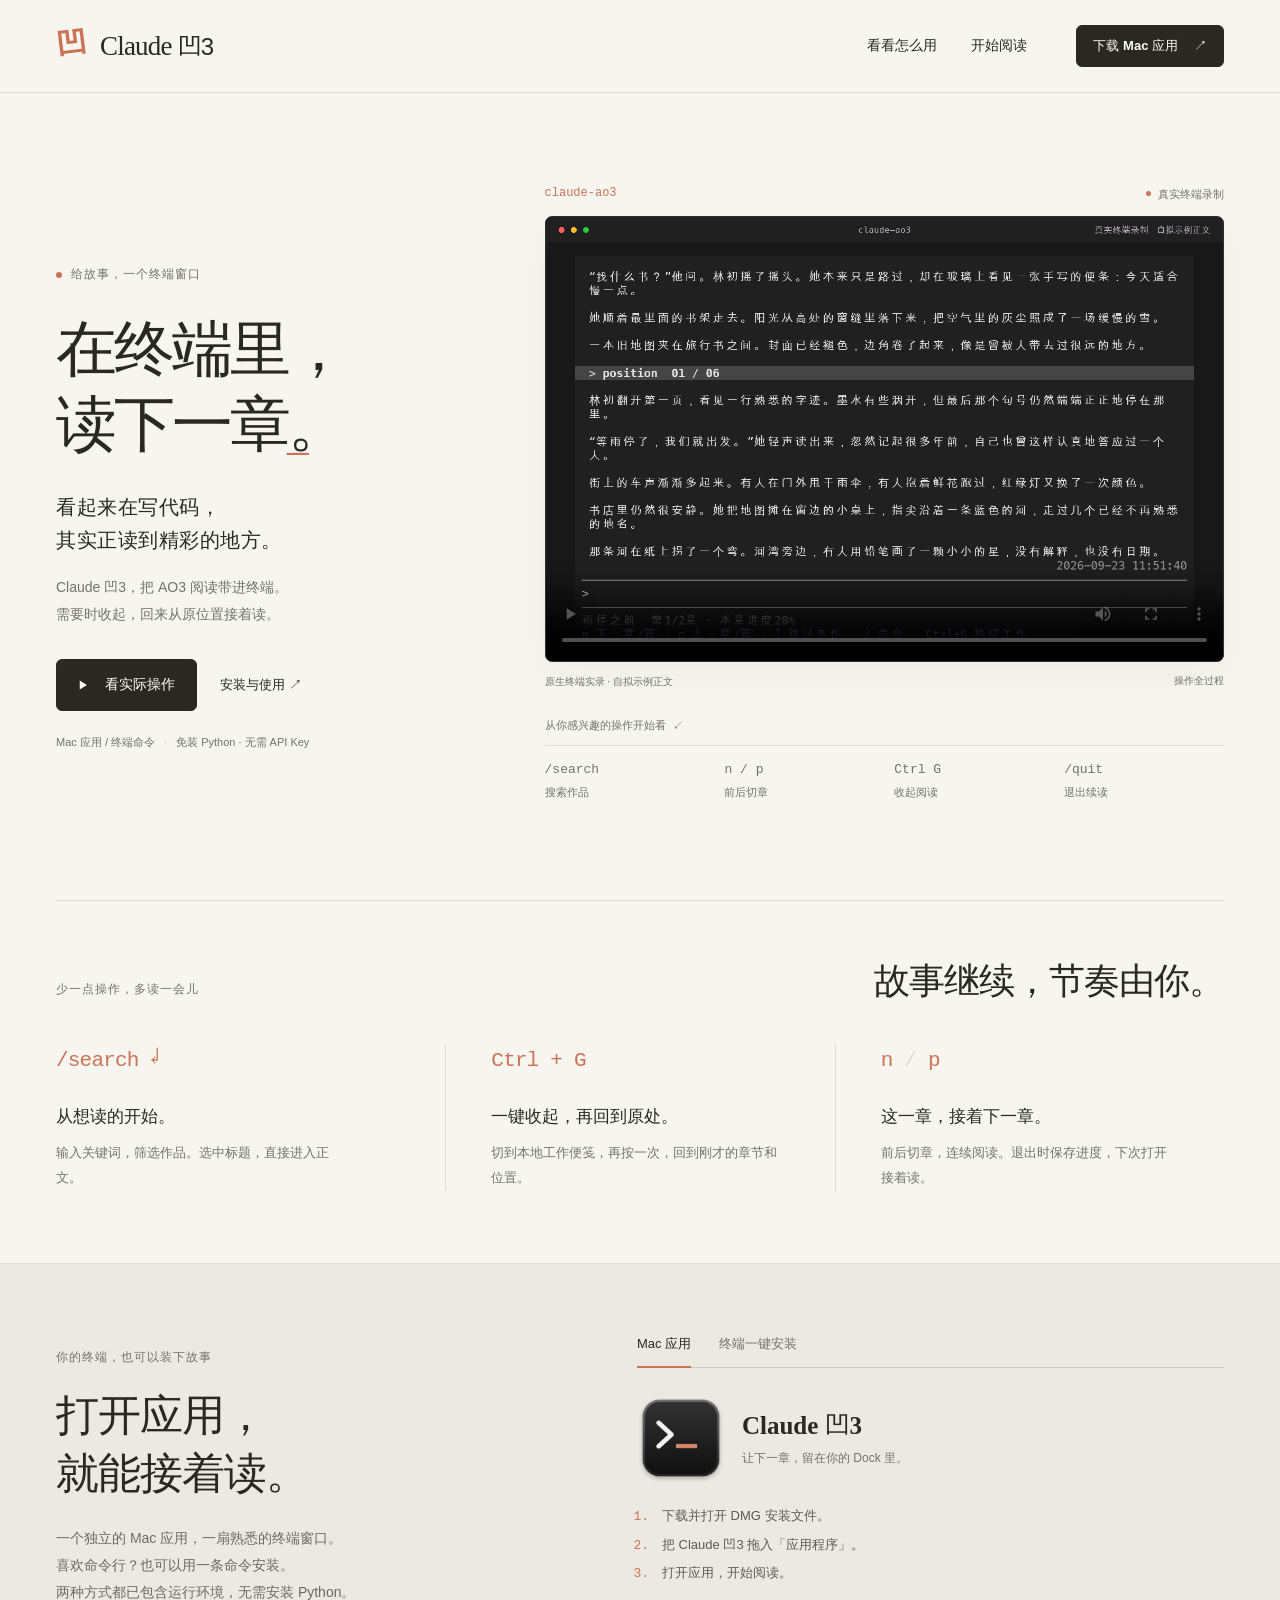
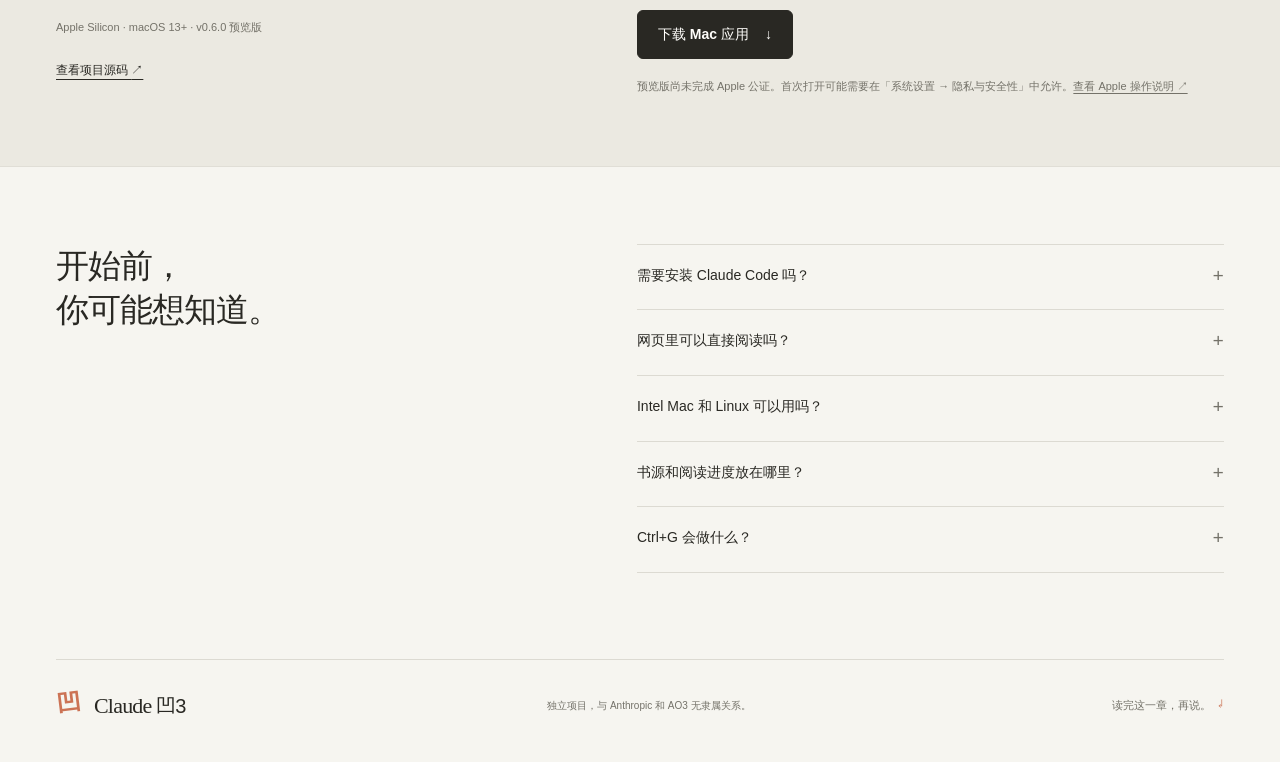
==== web/index.html @ c9efea8c "Release Claude AO3 0.6.0 macOS preview" ====
<!doctype html>
<html lang="zh-CN">
<head>
  <meta charset="utf-8">
  <meta name="viewport" content="width=device-width, initial-scale=1">
  <meta name="theme-color" content="#f6f5f0">
  <meta name="description" content="Claude 凹3，一个 Claude Code 风格的 AO3 终端阅读器。搜索想读的故事，按 Ctrl+G 收起阅读，回来接着读。观看真实终端操作录屏，下载原生客户端。">
  <title>Claude 凹3 — 在终端里，读下一章。</title>
  <link rel="icon" href="media/favicon.svg" type="image/svg+xml">
  <link rel="stylesheet" href="style.css">
  <script src="app.js" defer></script>
</head>
<body>
  <a class="skip-link" href="#main">跳到正文</a>
  <header class="header">
    <nav class="nav shell" aria-label="主导航">
      <a class="brand" href="#" aria-label="Claude 凹3 首页"><span class="brand-mark" aria-hidden="true">凹</span><span>Claude <span class="brand-cn">凹3</span></span></a>
      <div class="nav-links"><a href="#demo">看看怎么用</a><a href="#install">开始阅读</a></div>
      <a class="button button-small" href="#install">下载 Mac 应用 <span aria-hidden="true">↗</span></a>
    </nav>
  </header>

  <main id="main">
    <section class="hero shell" aria-labelledby="hero-title">
      <div class="hero-copy">
        <p class="eyebrow"><span class="status-dot" aria-hidden="true"></span>给故事，一个终端窗口</p>
        <h1 id="hero-title">在终端里，<br>读<span class="next-word">下一章<span class="cursor" aria-hidden="true">_</span></span>。</h1>
        <p class="hero-description">看起来在写代码，<br>其实正读到精彩的地方。</p>
        <p class="hero-detail">Claude 凹3，把 AO3 阅读带进终端。<br>需要时收起，回来从原位置接着读。</p>
        <div class="hero-actions">
          <button class="button" type="button" data-watch><span class="play-icon" aria-hidden="true">▶</span> 看实际操作</button>
          <a class="text-link" href="#install">安装与使用 <span aria-hidden="true">↗</span></a>
        </div>
        <div class="hero-footnote"><span>Mac 应用 / 终端命令</span><span class="dot-separator" aria-hidden="true">·</span><span>免装 Python · 无需 API Key</span></div>
      </div>

      <div class="demo" id="demo">
        <div class="demo-topline"><span class="mono">claude-ao3</span><span class="demo-label"><span class="record-dot" aria-hidden="true"></span>真实终端录制</span></div>
        <figure class="terminal-figure">
          <div class="video-wrap">
            <video id="terminal-video" controls playsinline preload="metadata" poster="media/poster.png" aria-label="Claude 凹3 实际终端操作：搜索、阅读、切章、收起与续读" aria-describedby="recording-note">
              <source src="media/terminal-demo.mp4" type="video/mp4">
              <track kind="captions" src="media/captions.vtt" srclang="zh" label="中文操作说明" default>
              你的浏览器暂不支持播放。<a href="media/terminal-demo.mp4">下载操作录屏</a>。
            </video>
          </div>
          <figcaption id="recording-note"><span>原生终端实录 · 自拟示例正文</span><span id="video-duration" class="mono">操作全过程</span></figcaption>
        </figure>
        <div class="scene-label">从你感兴趣的操作开始看 <span aria-hidden="true">↙</span></div>
        <div class="scenes" role="group" aria-label="跳转到录屏片段">
          <button type="button" data-scene="search"><span class="scene-command">/search</span><span>搜索作品</span></button>
          <button type="button" data-scene="chapters"><span class="scene-command">n / p</span><span>前后切章</span></button>
          <button type="button" data-scene="cover"><span class="scene-command">Ctrl G</span><span>收起阅读</span></button>
          <button type="button" data-scene="resume"><span class="scene-command">/quit</span><span>退出续读</span></button>
        </div>
        <p class="video-message" id="video-message" role="status" aria-live="polite"></p>
      </div>
    </section>

    <section class="reading shell" aria-labelledby="reading-title">
      <div class="section-intro"><p class="eyebrow">少一点操作，多读一会儿</p><h2 id="reading-title">故事继续，节奏由你。</h2></div>
      <div class="features">
        <article><span class="feature-key mono">/search <span aria-hidden="true">↵</span></span><h3>从想读的开始。</h3><p>输入关键词，筛选作品。选中标题，直接进入正文。</p></article>
        <article><span class="feature-key mono">Ctrl + G</span><h3>一键收起，再回到原处。</h3><p>切到本地工作便笺，再按一次，回到刚才的章节和位置。</p></article>
        <article><span class="feature-key mono">n <span class="muted">/</span> p</span><h3>这一章，接着下一章。</h3><p>前后切章，连续阅读。退出时保存进度，下次打开接着读。</p></article>
      </div>
    </section>

    <section class="install" id="install" aria-labelledby="install-title">
      <div class="install-inner shell">
        <div class="install-copy"><p class="eyebrow">你的终端，也可以装下故事</p><h2 id="install-title">打开应用，<br>就能接着读。</h2><p>一个独立的 Mac 应用，一扇熟悉的终端窗口。<br>喜欢命令行？也可以用一条命令安装。<br>两种方式都已包含运行环境，无需安装 Python。</p><p class="requirements">Apple Silicon · macOS 13+ · v0.6.0 预览版</p><a class="wheel-link" href="https://github.com/Kev-ZJY/claude-ao3">查看项目源码 <span aria-hidden="true">↗</span></a></div>
        <div class="install-commands">
          <div class="install-tabs" role="tablist" aria-label="选择安装方式">
            <button id="mac-tab" type="button" role="tab" aria-selected="true" aria-controls="mac-panel" tabindex="0">Mac 应用</button>
            <button id="cli-tab" type="button" role="tab" aria-selected="false" aria-controls="cli-panel" tabindex="-1">终端一键安装</button>
          </div>
          <div id="mac-panel" role="tabpanel" aria-labelledby="mac-tab" tabindex="0">
            <div class="app-identity"><img src="media/app-icon.png" alt="Claude 凹3 终端风格应用图标" width="88" height="88"><div><h3>Claude 凹3</h3><p>让下一章，留在你的 Dock 里。</p></div></div>
            <ol class="install-steps"><li>下载并打开 DMG 安装文件。</li><li>把 Claude 凹3 拖入「应用程序」。</li><li>打开应用，开始阅读。</li></ol>
            <a class="button" href="https://github.com/Kev-ZJY/claude-ao3/releases/download/v0.6.0/Claude-AO3-0.6.0-macos-arm64.dmg">下载 Mac 应用 <span aria-hidden="true">↓</span></a>
            <p class="preview-note">预览版尚未完成 Apple 公证。首次打开可能需要在「系统设置 → 隐私与安全性」中允许。<a href="https://support.apple.com/zh-cn/102445">查看 Apple 操作说明 ↗</a></p>
          </div>
          <div id="cli-panel" role="tabpanel" aria-labelledby="cli-tab" tabindex="0" hidden>
            <div class="code-heading"><span class="mono">TERMINAL</span><button type="button" id="copy-install" aria-label="复制一键安装命令">复制命令 <span aria-hidden="true">⧉</span></button></div>
            <pre><code id="install-code">curl -fsSL https://github.com/Kev-ZJY/claude-ao3/releases/download/v0.6.0/install.sh | sh -s -- --launch</code></pre>
            <div class="install-note"><span class="tiny-arrow" aria-hidden="true">↳</span><span>粘贴到 Mac 终端执行，自动下载、校验并安装，完成后启动阅读器。之后新开终端输入 <code>claude-ao3</code> 就能继续。</span></div>
            <p class="preview-note">命令行安装包含独立运行环境，不需要保留下载包。当前预编译版本支持 Apple Silicon Mac。</p>
            <p id="copy-message" role="status" aria-live="polite"></p>
          </div>
        </div>
      </div>
    </section>

    <section class="questions shell" aria-labelledby="questions-title">
      <h2 id="questions-title">开始前，<br>你可能想知道。</h2>
      <div class="question-list">
        <details><summary>需要安装 Claude Code 吗？<span aria-hidden="true">+</span></summary><p>不需要。Claude 凹3 是独立的终端阅读器，借鉴编码终端的界面风格。阅读不调用模型，不需要 Claude 账号或 API Key，也不会修改你的 claude 命令。</p></details>
        <details><summary>网页里可以直接阅读吗？<span aria-hidden="true">+</span></summary><p>这里展示的是实际运行的终端录屏，正文使用自拟示例。安装后，可以在 Mac 应用或自己的终端中搜索和阅读；网页不连接你的本地终端。</p></details>
        <details><summary>Intel Mac 和 Linux 可以用吗？<span aria-hidden="true">+</span></summary><p>本轮 Mac 应用和一键安装包面向 Apple Silicon。Intel Mac 和 Linux 可从 GitHub 源码安装，需要 Python 3.11 及以上；目前没有对应的预编译下载包。</p></details>
        <details><summary>书源和阅读进度放在哪里？<span aria-hidden="true">+</span></summary><p>默认从第三方书源 aoya.moe 读取公开作品，实际连接受书源和网络状态影响。阅读进度保存在本机，下次启动会恢复；不需要账号同步。</p></details>
        <details><summary>Ctrl+G 会做什么？<span aria-hidden="true">+</span></summary><p>它将本程序内的阅读界面切换为工作便笺，再按一次恢复阅读。它不会切换到其他办公软件，也不会自动判断你是否需要收起。</p></details>
      </div>
    </section>
  </main>

  <footer class="footer shell"><a class="brand" href="#"><span class="brand-mark" aria-hidden="true">凹</span><span>Claude <span class="brand-cn">凹3</span></span></a><p>独立项目，与 Anthropic 和 AO3 无隶属关系。</p><span class="mono footer-command">读完这一章，再说。<span aria-hidden="true"> ↵</span></span></footer>
</body>
</html>
---- web/style.css ----
:root{--paper:#f6f5f0;--ink:#292823;--muted:#747269;--line:#dcdad2;--orange:#cc7355;--orange-soft:#ede4da;--white:#fffefb;--terminal:#1c1b19;--serif:Georgia,"Songti SC","Noto Serif CJK SC",serif;--sans:-apple-system,BlinkMacSystemFont,"Segoe UI","PingFang SC","Microsoft YaHei",sans-serif;--mono:"SFMono-Regular",Consolas,"Liberation Mono",Menlo,monospace}
*{box-sizing:border-box}html{scroll-behavior:smooth;scroll-padding-top:28px}body{margin:0;background:var(--paper);color:var(--ink);font-family:var(--sans);font-size:15px;line-height:1.65;-webkit-font-smoothing:antialiased}button,a,summary{-webkit-tap-highlight-color:transparent}button{font:inherit;cursor:pointer}a{color:inherit;text-decoration:none}button:focus-visible,a:focus-visible,summary:focus-visible{outline:3px solid var(--orange);outline-offset:5px}button:disabled{cursor:wait;opacity:.6}p,h1,h2,h3,figure{margin:0}button{color:inherit}::selection{background:#e9bda9;color:var(--ink)}.shell{width:min(1240px,calc(100% - 112px));margin-inline:auto}.mono,code{font-family:var(--mono)}.skip-link{position:absolute;top:-60px;left:20px;background:var(--ink);color:white;z-index:20;padding:12px}.skip-link:focus{top:12px}.header{border-bottom:1px solid var(--line)}.nav{display:flex;align-items:center;justify-content:space-between;height:92px;gap:24px}.brand{display:inline-flex;align-items:center;gap:12px;white-space:nowrap;font-family:var(--serif);font-size:27px;letter-spacing:-.8px;line-height:1}.brand-cn{font-family:var(--sans);font-size:24px;font-weight:500;letter-spacing:-1px}.brand-mark{display:inline-grid;place-items:center;width:32px;height:32px;font-family:var(--mono);font-size:30px;font-weight:700;color:var(--orange);transform:rotate(-7deg)}.nav-links{display:flex;gap:34px;font-size:14px;margin-left:auto;margin-right:25px}.nav-links a:hover,.text-link:hover,.wheel-link:hover{color:var(--orange)}.button{display:inline-flex;align-items:center;justify-content:center;gap:16px;border:1px solid var(--ink);background:var(--ink);color:var(--white);border-radius:6px;padding:13px 21px;font-size:14px;font-weight:550;transition:background .18s,transform .18s;white-space:nowrap}.button:hover{background:#444238;transform:translateY(-1px)}.button-small{padding:9px 16px;font-size:13px}.hero{display:grid;grid-template-columns:.82fr 1.3fr;align-items:center;gap:60px;padding-block:91px 68px}.eyebrow{display:flex;align-items:center;gap:9px;font-size:12px;letter-spacing:.08em;color:var(--muted);margin-bottom:27px}.status-dot{height:6px;width:6px;background:var(--orange);border-radius:50%}h1{font-family:var(--serif);font-weight:500;font-size:clamp(45px,4.8vw,67px);line-height:1.23;letter-spacing:-3px;white-space:nowrap}.next-word{position:relative}.cursor{display:inline-block;color:var(--orange);width:0;font-size:.7em;transform:translate(-1px,5px)}.hero-description{font-size:20px;line-height:1.65;margin-top:28px;letter-spacing:.025em}.hero-detail{font-size:14px;color:var(--muted);margin-top:17px;line-height:1.95}.hero-actions{display:flex;align-items:center;gap:23px;margin-top:31px}.play-icon{font-size:11px}.text-link{font-size:13px;white-space:nowrap}.hero-footnote{display:flex;flex-wrap:wrap;gap:9px;font-size:11px;color:var(--muted);margin-top:22px}.dot-separator{color:#a9a79c}.demo{min-width:0;scroll-margin-top:25px}.demo-topline{display:flex;justify-content:space-between;align-items:center;padding:0 0 12px;font-size:12px}.demo-topline>.mono{color:var(--orange)}.demo-label{font-size:11px;color:var(--muted);display:flex;align-items:center;gap:7px}.record-dot{width:5px;height:5px;border-radius:50%;background:var(--orange)}.video-wrap{position:relative;border:1px solid #32302b;border-radius:7px;overflow:hidden;background:var(--terminal);box-shadow:0 12px 35px #2928230b}video{display:block;width:100%;height:auto;aspect-ratio:1280/840;background:var(--terminal);object-fit:contain}video::cue{font-family:var(--sans);font-size:14px;background:#191816e8;color:#f6f5f0}.terminal-figure figcaption{display:flex;justify-content:space-between;gap:12px;margin-top:12px;color:var(--muted);font-size:10px}.scene-label{font-size:11px;color:var(--muted);margin-top:25px;margin-bottom:11px;display:flex;gap:7px}.scenes{display:grid;grid-template-columns:repeat(4,1fr);border-top:1px solid var(--line)}.scenes button{text-align:left;padding:12px 8px 7px 0;background:none;border:0;border-top:2px solid transparent;margin-top:-1px;color:var(--muted);transition:color .15s,border-color .15s;display:flex;flex-direction:column;gap:3px;min-height:62px}.scenes button+button{padding-left:10px}.scenes button:hover,.scenes button[aria-pressed="true"]{color:var(--ink);border-top-color:var(--orange)}.scene-command{font-family:var(--mono);font-size:13px}.scenes button>span:last-child{font-size:11px}.video-message{font-size:11px;color:var(--orange);min-height:18px;margin-top:5px}.reading{border-top:1px solid var(--line);padding-block:56px 72px}.section-intro{display:flex;align-items:baseline;justify-content:space-between;gap:20px;margin-bottom:39px}.section-intro .eyebrow{margin:0}h2{font-family:var(--serif);font-weight:500;font-size:36px;line-height:1.35;letter-spacing:-1px}.features{display:grid;grid-template-columns:repeat(3,1fr)}.features article{padding-right:45px}.features article+article{border-left:1px solid var(--line);padding-left:45px}.features article:last-child{padding-right:0}.feature-key{display:block;color:var(--orange);font-size:21px;margin-bottom:25px;letter-spacing:-.8px}.muted{color:var(--line)}h3{font-weight:550;font-size:17px;line-height:1.5;margin-bottom:12px}.features p{font-size:13px;color:var(--muted);line-height:1.9;max-width:290px}.install{background:#ebe9e1;border-block:1px solid #e0ded6;padding-block:69px}.install-inner{display:grid;grid-template-columns:.92fr 1.1fr;align-items:center;gap:90px}.install .eyebrow{margin-bottom:20px}.install h2{font-size:43px}.install-copy>p:not(.eyebrow):not(.requirements){margin-top:22px;color:#6c6a62;font-size:14px;line-height:1.9}.install-copy code{color:var(--ink);font-size:12px}.install-copy .button{margin-top:26px}.requirements{margin-top:13px;font-size:11px;color:var(--muted)}.install-commands{min-width:0}.code-heading{display:flex;justify-content:space-between;align-items:center;padding-bottom:18px;border-bottom:1px solid #ccc9bf;font-size:11px;letter-spacing:.08em;color:var(--muted)}.code-heading button{border:0;background:none;font-size:12px;letter-spacing:0;padding:5px 0 5px 10px;display:flex;gap:12px}.code-heading button:hover{color:var(--orange)}pre{white-space:pre-wrap;overflow-wrap:anywhere;margin:24px 0;font-size:14px;line-height:2.4;color:var(--ink)}.install-note{border-top:1px solid #ccc9bf;padding-top:19px;font-size:12px;color:var(--muted);display:flex;gap:12px}.tiny-arrow{color:var(--orange);font-size:20px;line-height:1}.wheel-link{display:inline-block;margin-top:25px;font-size:12px;text-decoration:underline;text-underline-offset:5px}#copy-message{font-size:11px;color:#6b5038;min-height:18px;margin-top:8px}.questions{display:grid;grid-template-columns:.92fr 1.1fr;gap:90px;padding-block:77px 86px}.questions h2{font-size:33px}.question-list{border-top:1px solid var(--line)}details{border-bottom:1px solid var(--line)}summary{list-style:none;cursor:pointer;padding:19px 0;display:flex;justify-content:space-between;gap:18px;font-size:14px}summary::-webkit-details-marker{display:none}summary>span{font-family:var(--mono);color:var(--muted);font-size:19px;line-height:1.4;transition:transform .2s}details[open] summary>span{transform:rotate(45deg)}details p{font-size:13px;line-height:1.95;color:var(--muted);padding:0 24px 22px 0}.footer{display:flex;align-items:center;justify-content:space-between;gap:22px;border-top:1px solid var(--line);padding-block:30px 40px}.footer .brand{font-size:22px}.footer .brand-cn{font-size:20px}.footer .brand-mark{font-size:24px;width:26px}.footer p{font-size:10px;color:var(--muted)}.footer-command{font-size:11px;color:var(--muted)}.footer-command span{color:var(--orange)}
@media(min-width:1500px){.hero{gap:76px;padding-block:107px 76px}}
@media(max-width:1120px){.shell{width:calc(100% - 64px)}.hero{gap:34px;grid-template-columns:.87fr 1.15fr;padding-top:68px}h1{font-size:51px;letter-spacing:-2px}.hero-description{font-size:18px}.hero-actions{gap:15px}.hero-actions .button{padding:12px 16px}.install-inner,.questions{gap:55px}.features article{padding-right:26px}.features article+article{padding-left:26px}.feature-key{font-size:19px}}
@media(max-width:850px){.shell{width:calc(100% - 48px)}.nav{height:76px}.nav-links{margin-right:0;gap:20px}.brand{font-size:24px}.brand-cn{font-size:21px}.hero{grid-template-columns:1fr;gap:43px;padding-block:53px 36px}.hero-copy{text-align:center}.hero .eyebrow,.hero-actions,.hero-footnote{justify-content:center}h1{font-size:62px;line-height:1.2}.hero-description{font-size:18px;margin-top:23px}.hero-description br{display:none}.hero-detail{margin-top:13px}.hero-detail br{display:none}.hero-actions{margin-top:25px}.hero-footnote{margin-top:17px}.demo{width:min(650px,100%);margin:auto}.section-intro{display:block}.section-intro .eyebrow{margin-bottom:14px}.reading{padding-block:38px 48px}h2{font-size:32px}.features article{padding-right:21px}.features article+article{padding-left:21px}.features h3{font-size:15px}.features p{font-size:12px}.feature-key{font-size:17px;margin-bottom:20px}.install-inner{gap:34px;grid-template-columns:1fr 1.2fr}.install h2{font-size:35px}.install{padding-block:48px}pre{font-size:12px}.questions{gap:34px;padding-block:53px}.questions h2{font-size:28px}.footer-command{display:none}}
@media(max-width:560px){.shell{width:calc(100% - 36px)}.nav{height:70px;gap:12px}.nav-links{display:none}.brand{font-size:23px;gap:7px}.brand-cn{font-size:20px}.brand-mark{font-size:27px;width:27px}.button-small{font-size:11px;padding:8px 11px;gap:8px}.hero{padding-top:43px;gap:34px}.eyebrow{font-size:10px;margin-bottom:22px}h1{font-size:49px;letter-spacing:-2px}.hero-description{font-size:16px}.hero-description br{display:block}.hero-detail{font-size:12px;line-height:1.85;margin-top:13px}.hero-detail br{display:block}.hero-actions{gap:24px;margin-top:24px}.hero-actions .button{font-size:12px;padding:12px 17px}.text-link{font-size:12px}.hero-footnote{font-size:10px}.demo-topline{padding-bottom:9px;font-size:11px}.demo-label{font-size:10px}.video-wrap{border-radius:5px}.terminal-figure figcaption{font-size:9px;margin-top:9px}.scene-label{margin-top:20px;font-size:10px}.scene-command{font-size:11px}.scenes button>span:last-child{font-size:10px}.scenes button+button{padding-left:7px}.scenes button{min-height:60px}.features{display:block}.features article,.features article+article{padding:25px 0;display:grid;grid-template-columns:100px 1fr;gap:0 14px;border-left:0;border-top:1px solid var(--line)}.features article:last-child{padding-bottom:0}.feature-key{font-size:15px;grid-row:span 2;margin:0;padding-top:2px}.features h3{font-size:15px;margin-bottom:7px}.features p{max-width:none}.section-intro{margin-bottom:27px}h2{font-size:29px}.install-inner,.questions{grid-template-columns:1fr;gap:34px}.install h2{font-size:37px}.install-copy>p:not(.eyebrow):not(.requirements){font-size:13px;margin-top:19px}.install-commands{padding-top:9px}.install-copy .button{font-size:12px;margin-top:22px}pre{font-size:12px;line-height:2.5;letter-spacing:-.2px}.questions h2{font-size:29px}.questions h2 br{display:none}.questions{gap:25px;padding-block:43px}.footer{flex-wrap:wrap;gap:17px;padding-block:25px 30px}.footer p{font-size:9px;width:100%}.footer .brand{font-size:20px}.footer .brand-cn{font-size:18px}}
@media(prefers-reduced-motion:reduce){html{scroll-behavior:auto}*,*::before,*::after{animation:none!important;transition:none!important}}
/* Install choices share the same reader and local progress. */
[hidden]{display:none!important}.install-tabs{display:flex;gap:28px;border-bottom:1px solid #ccc9bf;margin-bottom:26px}.install-tabs button{border:0;border-bottom:2px solid transparent;background:none;padding:0 0 12px;font-size:13px;color:var(--muted);margin-bottom:-1px}.install-tabs button[aria-selected=true]{color:var(--ink);border-bottom-color:var(--orange)}.app-identity{display:flex;align-items:center;gap:17px;margin-bottom:20px}.app-identity img{flex-shrink:0}.app-identity h3{font-family:var(--serif);font-size:25px;margin:0 0 4px}.app-identity p{font-size:12px;color:var(--muted)}.install-steps{padding-left:20px;margin:0 0 22px;font-size:13px;color:#5d5b53;line-height:2.2}.install-steps li{padding-left:5px}.install-steps li::marker{font-family:var(--mono);color:var(--orange)}.preview-note{font-size:11px;color:var(--muted);line-height:1.9;margin-top:17px}.preview-note a{text-decoration:underline;text-underline-offset:3px}.install-commands [role=tabpanel]{min-height:290px}#cli-panel pre{line-height:1.9;font-size:13px;margin-block:23px}#cli-panel .code-heading{border:0;padding-bottom:0}#mac-panel .button{padding:12px 20px}@media(max-width:560px){.install-tabs{margin-bottom:22px}.install-commands [role=tabpanel]{min-height:0}.app-identity img{width:72px;height:72px}.app-identity h3{font-size:23px}#cli-panel pre{font-size:12px}}
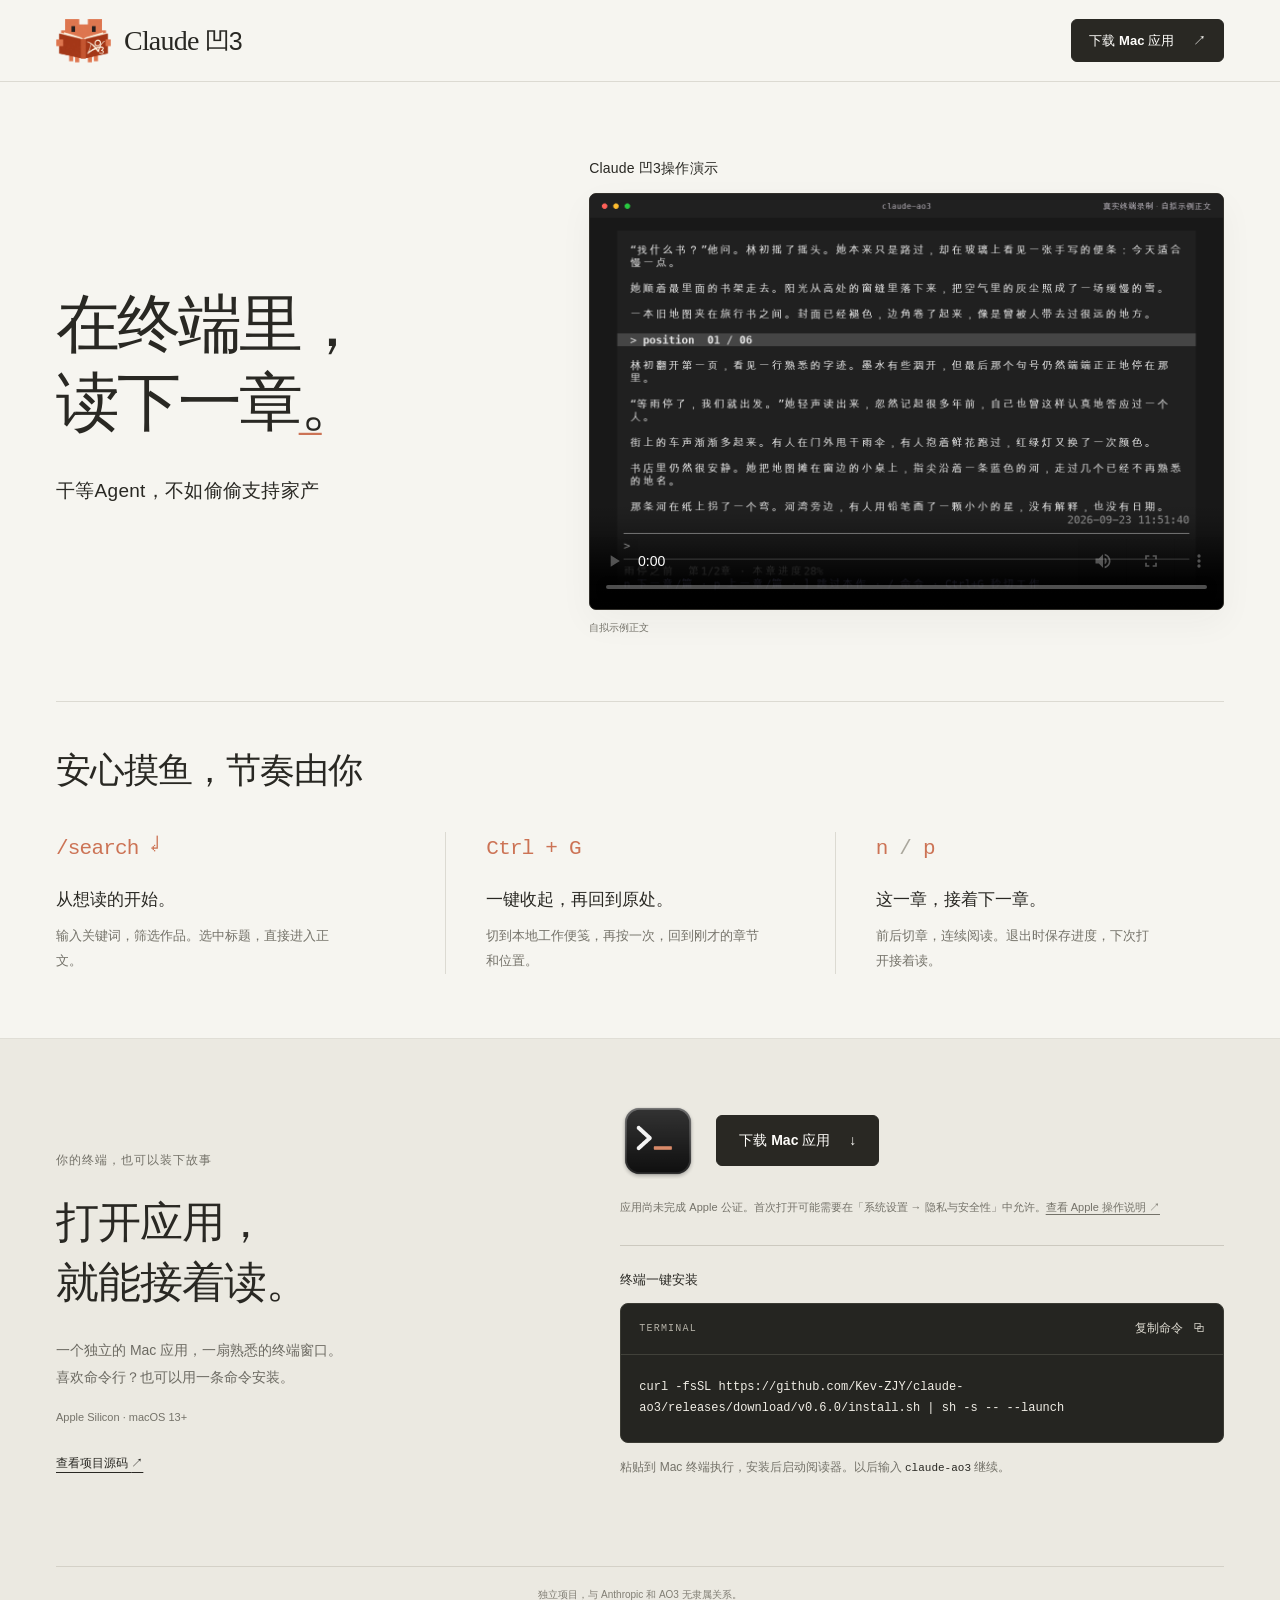
==== commit 6cd0c40d: "Refine landing page with mascot and fixed navigation" ====
--- a/web/index.html
+++ b/web/index.html
@@ -4,9 +4,9 @@
   <meta charset="utf-8">
   <meta name="viewport" content="width=device-width, initial-scale=1">
   <meta name="theme-color" content="#f6f5f0">
-  <meta name="description" content="Claude 凹3，一个 Claude Code 风格的 AO3 终端阅读器。搜索想读的故事，按 Ctrl+G 收起阅读，回来接着读。观看真实终端操作录屏，下载原生客户端。">
+  <meta name="description" content="Claude 凹3，一个 Claude Code 风格的 AO3 终端阅读器。在终端里读下一章，按 Ctrl+G 收起阅读，回来接着读。">
   <title>Claude 凹3 — 在终端里，读下一章。</title>
-  <link rel="icon" href="media/favicon.svg" type="image/svg+xml">
+  <link rel="icon" href="media/mascot.png" type="image/png">
   <link rel="stylesheet" href="style.css">
   <script src="app.js" defer></script>
 </head>
@@ -14,8 +14,10 @@
   <a class="skip-link" href="#main">跳到正文</a>
   <header class="header">
     <nav class="nav shell" aria-label="主导航">
-      <a class="brand" href="#" aria-label="Claude 凹3 首页"><span class="brand-mark" aria-hidden="true">凹</span><span>Claude <span class="brand-cn">凹3</span></span></a>
-      <div class="nav-links"><a href="#demo">看看怎么用</a><a href="#install">开始阅读</a></div>
+      <a class="brand" href="#main" aria-label="Claude 凹3 首页">
+        <span class="mascot-mark"><img src="media/mascot.png" alt="" width="1254" height="1254"></span>
+        <span>Claude <span class="brand-cn">凹3</span></span>
+      </a>
       <a class="button button-small" href="#install">下载 Mac 应用 <span aria-hidden="true">↗</span></a>
     </nav>
   </header>
@@ -23,42 +25,27 @@
   <main id="main">
     <section class="hero shell" aria-labelledby="hero-title">
       <div class="hero-copy">
-        <p class="eyebrow"><span class="status-dot" aria-hidden="true"></span>给故事，一个终端窗口</p>
         <h1 id="hero-title">在终端里，<br>读<span class="next-word">下一章<span class="cursor" aria-hidden="true">_</span></span>。</h1>
-        <p class="hero-description">看起来在写代码，<br>其实正读到精彩的地方。</p>
-        <p class="hero-detail">Claude 凹3，把 AO3 阅读带进终端。<br>需要时收起，回来从原位置接着读。</p>
-        <div class="hero-actions">
-          <button class="button" type="button" data-watch><span class="play-icon" aria-hidden="true">▶</span> 看实际操作</button>
-          <a class="text-link" href="#install">安装与使用 <span aria-hidden="true">↗</span></a>
-        </div>
-        <div class="hero-footnote"><span>Mac 应用 / 终端命令</span><span class="dot-separator" aria-hidden="true">·</span><span>免装 Python · 无需 API Key</span></div>
+        <p class="hero-description">干等Agent，<wbr>不如偷偷支持家产</p>
       </div>
-
       <div class="demo" id="demo">
-        <div class="demo-topline"><span class="mono">claude-ao3</span><span class="demo-label"><span class="record-dot" aria-hidden="true"></span>真实终端录制</span></div>
+        <h2 class="demo-title">Claude 凹3操作演示</h2>
         <figure class="terminal-figure">
           <div class="video-wrap">
-            <video id="terminal-video" controls playsinline preload="metadata" poster="media/poster.png" aria-label="Claude 凹3 实际终端操作：搜索、阅读、切章、收起与续读" aria-describedby="recording-note">
+            <video id="terminal-video" controls playsinline preload="metadata" poster="media/poster.png" aria-label="Claude 凹3 操作演示：搜索、阅读、切章、收起与续读" aria-describedby="recording-note">
               <source src="media/terminal-demo.mp4" type="video/mp4">
               <track kind="captions" src="media/captions.vtt" srclang="zh" label="中文操作说明" default>
               你的浏览器暂不支持播放。<a href="media/terminal-demo.mp4">下载操作录屏</a>。
             </video>
           </div>
-          <figcaption id="recording-note"><span>原生终端实录 · 自拟示例正文</span><span id="video-duration" class="mono">操作全过程</span></figcaption>
+          <figcaption id="recording-note">自拟示例正文</figcaption>
         </figure>
-        <div class="scene-label">从你感兴趣的操作开始看 <span aria-hidden="true">↙</span></div>
-        <div class="scenes" role="group" aria-label="跳转到录屏片段">
-          <button type="button" data-scene="search"><span class="scene-command">/search</span><span>搜索作品</span></button>
-          <button type="button" data-scene="chapters"><span class="scene-command">n / p</span><span>前后切章</span></button>
-          <button type="button" data-scene="cover"><span class="scene-command">Ctrl G</span><span>收起阅读</span></button>
-          <button type="button" data-scene="resume"><span class="scene-command">/quit</span><span>退出续读</span></button>
-        </div>
         <p class="video-message" id="video-message" role="status" aria-live="polite"></p>
       </div>
     </section>
 
     <section class="reading shell" aria-labelledby="reading-title">
-      <div class="section-intro"><p class="eyebrow">少一点操作，多读一会儿</p><h2 id="reading-title">故事继续，节奏由你。</h2></div>
+      <h2 id="reading-title">安心摸鱼，节奏由你</h2>
       <div class="features">
         <article><span class="feature-key mono">/search <span aria-hidden="true">↵</span></span><h3>从想读的开始。</h3><p>输入关键词，筛选作品。选中标题，直接进入正文。</p></article>
         <article><span class="feature-key mono">Ctrl + G</span><h3>一键收起，再回到原处。</h3><p>切到本地工作便笺，再按一次，回到刚才的章节和位置。</p></article>
@@ -68,41 +55,34 @@
 
     <section class="install" id="install" aria-labelledby="install-title">
       <div class="install-inner shell">
-        <div class="install-copy"><p class="eyebrow">你的终端，也可以装下故事</p><h2 id="install-title">打开应用，<br>就能接着读。</h2><p>一个独立的 Mac 应用，一扇熟悉的终端窗口。<br>喜欢命令行？也可以用一条命令安装。<br>两种方式都已包含运行环境，无需安装 Python。</p><p class="requirements">Apple Silicon · macOS 13+ · v0.6.0 预览版</p><a class="wheel-link" href="https://github.com/Kev-ZJY/claude-ao3">查看项目源码 <span aria-hidden="true">↗</span></a></div>
-        <div class="install-commands">
-          <div class="install-tabs" role="tablist" aria-label="选择安装方式">
-            <button id="mac-tab" type="button" role="tab" aria-selected="true" aria-controls="mac-panel" tabindex="0">Mac 应用</button>
-            <button id="cli-tab" type="button" role="tab" aria-selected="false" aria-controls="cli-panel" tabindex="-1">终端一键安装</button>
+        <div class="install-copy">
+          <p class="eyebrow">你的终端，也可以装下故事</p>
+          <h2 id="install-title">打开应用，<br>就能接着读。</h2>
+          <p class="install-description">一个独立的 Mac 应用，一扇熟悉的终端窗口。<br>喜欢命令行？也可以用一条命令安装。</p>
+          <p class="requirements">Apple Silicon · macOS 13+</p>
+          <a class="source-link" href="https://github.com/Kev-ZJY/claude-ao3">查看项目源码 <span aria-hidden="true">↗</span></a>
+        </div>
+        <div class="install-options">
+          <div class="mac-download">
+            <div class="app-download-row">
+              <img class="app-icon" src="media/app-icon.png" alt="Mac 应用图标" width="76" height="76">
+              <a class="button" href="https://github.com/Kev-ZJY/claude-ao3/releases/download/v0.6.0/Claude-AO3-0.6.0-macos-arm64.dmg">下载 Mac 应用 <span aria-hidden="true">↓</span></a>
+            </div>
+            <p class="preview-note">应用尚未完成 Apple 公证。首次打开可能需要在「系统设置 → 隐私与安全性」中允许。<a href="https://support.apple.com/zh-cn/102445">查看 Apple 操作说明 ↗</a></p>
           </div>
-          <div id="mac-panel" role="tabpanel" aria-labelledby="mac-tab" tabindex="0">
-            <div class="app-identity"><img src="media/app-icon.png" alt="Claude 凹3 终端风格应用图标" width="88" height="88"><div><h3>Claude 凹3</h3><p>让下一章，留在你的 Dock 里。</p></div></div>
-            <ol class="install-steps"><li>下载并打开 DMG 安装文件。</li><li>把 Claude 凹3 拖入「应用程序」。</li><li>打开应用，开始阅读。</li></ol>
-            <a class="button" href="https://github.com/Kev-ZJY/claude-ao3/releases/download/v0.6.0/Claude-AO3-0.6.0-macos-arm64.dmg">下载 Mac 应用 <span aria-hidden="true">↓</span></a>
-            <p class="preview-note">预览版尚未完成 Apple 公证。首次打开可能需要在「系统设置 → 隐私与安全性」中允许。<a href="https://support.apple.com/zh-cn/102445">查看 Apple 操作说明 ↗</a></p>
-          </div>
-          <div id="cli-panel" role="tabpanel" aria-labelledby="cli-tab" tabindex="0" hidden>
-            <div class="code-heading"><span class="mono">TERMINAL</span><button type="button" id="copy-install" aria-label="复制一键安装命令">复制命令 <span aria-hidden="true">⧉</span></button></div>
-            <pre><code id="install-code">curl -fsSL https://github.com/Kev-ZJY/claude-ao3/releases/download/v0.6.0/install.sh | sh -s -- --launch</code></pre>
-            <div class="install-note"><span class="tiny-arrow" aria-hidden="true">↳</span><span>粘贴到 Mac 终端执行，自动下载、校验并安装，完成后启动阅读器。之后新开终端输入 <code>claude-ao3</code> 就能继续。</span></div>
-            <p class="preview-note">命令行安装包含独立运行环境，不需要保留下载包。当前预编译版本支持 Apple Silicon Mac。</p>
+          <div class="cli-install">
+            <h3 class="install-method">终端一键安装</h3>
+            <div class="code-box">
+              <div class="code-heading"><span class="mono">TERMINAL</span><button type="button" id="copy-install" aria-label="复制一键安装命令">复制命令 <span aria-hidden="true">⧉</span></button></div>
+              <pre><code id="install-code">curl -fsSL https://github.com/Kev-ZJY/claude-ao3/releases/download/v0.6.0/install.sh | sh -s -- --launch</code></pre>
+            </div>
+            <p class="install-note">粘贴到 Mac 终端执行，安装后启动阅读器。以后输入 <code>claude-ao3</code> 继续。</p>
             <p id="copy-message" role="status" aria-live="polite"></p>
           </div>
         </div>
       </div>
-    </section>
-
-    <section class="questions shell" aria-labelledby="questions-title">
-      <h2 id="questions-title">开始前，<br>你可能想知道。</h2>
-      <div class="question-list">
-        <details><summary>需要安装 Claude Code 吗？<span aria-hidden="true">+</span></summary><p>不需要。Claude 凹3 是独立的终端阅读器，借鉴编码终端的界面风格。阅读不调用模型，不需要 Claude 账号或 API Key，也不会修改你的 claude 命令。</p></details>
-        <details><summary>网页里可以直接阅读吗？<span aria-hidden="true">+</span></summary><p>这里展示的是实际运行的终端录屏，正文使用自拟示例。安装后，可以在 Mac 应用或自己的终端中搜索和阅读；网页不连接你的本地终端。</p></details>
-        <details><summary>Intel Mac 和 Linux 可以用吗？<span aria-hidden="true">+</span></summary><p>本轮 Mac 应用和一键安装包面向 Apple Silicon。Intel Mac 和 Linux 可从 GitHub 源码安装，需要 Python 3.11 及以上；目前没有对应的预编译下载包。</p></details>
-        <details><summary>书源和阅读进度放在哪里？<span aria-hidden="true">+</span></summary><p>默认从第三方书源 aoya.moe 读取公开作品，实际连接受书源和网络状态影响。阅读进度保存在本机，下次启动会恢复；不需要账号同步。</p></details>
-        <details><summary>Ctrl+G 会做什么？<span aria-hidden="true">+</span></summary><p>它将本程序内的阅读界面切换为工作便笺，再按一次恢复阅读。它不会切换到其他办公软件，也不会自动判断你是否需要收起。</p></details>
-      </div>
+      <p class="independence shell">独立项目，与 Anthropic 和 AO3 无隶属关系。</p>
     </section>
   </main>
-
-  <footer class="footer shell"><a class="brand" href="#"><span class="brand-mark" aria-hidden="true">凹</span><span>Claude <span class="brand-cn">凹3</span></span></a><p>独立项目，与 Anthropic 和 AO3 无隶属关系。</p><span class="mono footer-command">读完这一章，再说。<span aria-hidden="true"> ↵</span></span></footer>
 </body>
 </html>
--- a/web/style.css
+++ b/web/style.css
@@ -1,9 +1,170 @@
-:root{--paper:#f6f5f0;--ink:#292823;--muted:#747269;--line:#dcdad2;--orange:#cc7355;--orange-soft:#ede4da;--white:#fffefb;--terminal:#1c1b19;--serif:Georgia,"Songti SC","Noto Serif CJK SC",serif;--sans:-apple-system,BlinkMacSystemFont,"Segoe UI","PingFang SC","Microsoft YaHei",sans-serif;--mono:"SFMono-Regular",Consolas,"Liberation Mono",Menlo,monospace}
-*{box-sizing:border-box}html{scroll-behavior:smooth;scroll-padding-top:28px}body{margin:0;background:var(--paper);color:var(--ink);font-family:var(--sans);font-size:15px;line-height:1.65;-webkit-font-smoothing:antialiased}button,a,summary{-webkit-tap-highlight-color:transparent}button{font:inherit;cursor:pointer}a{color:inherit;text-decoration:none}button:focus-visible,a:focus-visible,summary:focus-visible{outline:3px solid var(--orange);outline-offset:5px}button:disabled{cursor:wait;opacity:.6}p,h1,h2,h3,figure{margin:0}button{color:inherit}::selection{background:#e9bda9;color:var(--ink)}.shell{width:min(1240px,calc(100% - 112px));margin-inline:auto}.mono,code{font-family:var(--mono)}.skip-link{position:absolute;top:-60px;left:20px;background:var(--ink);color:white;z-index:20;padding:12px}.skip-link:focus{top:12px}.header{border-bottom:1px solid var(--line)}.nav{display:flex;align-items:center;justify-content:space-between;height:92px;gap:24px}.brand{display:inline-flex;align-items:center;gap:12px;white-space:nowrap;font-family:var(--serif);font-size:27px;letter-spacing:-.8px;line-height:1}.brand-cn{font-family:var(--sans);font-size:24px;font-weight:500;letter-spacing:-1px}.brand-mark{display:inline-grid;place-items:center;width:32px;height:32px;font-family:var(--mono);font-size:30px;font-weight:700;color:var(--orange);transform:rotate(-7deg)}.nav-links{display:flex;gap:34px;font-size:14px;margin-left:auto;margin-right:25px}.nav-links a:hover,.text-link:hover,.wheel-link:hover{color:var(--orange)}.button{display:inline-flex;align-items:center;justify-content:center;gap:16px;border:1px solid var(--ink);background:var(--ink);color:var(--white);border-radius:6px;padding:13px 21px;font-size:14px;font-weight:550;transition:background .18s,transform .18s;white-space:nowrap}.button:hover{background:#444238;transform:translateY(-1px)}.button-small{padding:9px 16px;font-size:13px}.hero{display:grid;grid-template-columns:.82fr 1.3fr;align-items:center;gap:60px;padding-block:91px 68px}.eyebrow{display:flex;align-items:center;gap:9px;font-size:12px;letter-spacing:.08em;color:var(--muted);margin-bottom:27px}.status-dot{height:6px;width:6px;background:var(--orange);border-radius:50%}h1{font-family:var(--serif);font-weight:500;font-size:clamp(45px,4.8vw,67px);line-height:1.23;letter-spacing:-3px;white-space:nowrap}.next-word{position:relative}.cursor{display:inline-block;color:var(--orange);width:0;font-size:.7em;transform:translate(-1px,5px)}.hero-description{font-size:20px;line-height:1.65;margin-top:28px;letter-spacing:.025em}.hero-detail{font-size:14px;color:var(--muted);margin-top:17px;line-height:1.95}.hero-actions{display:flex;align-items:center;gap:23px;margin-top:31px}.play-icon{font-size:11px}.text-link{font-size:13px;white-space:nowrap}.hero-footnote{display:flex;flex-wrap:wrap;gap:9px;font-size:11px;color:var(--muted);margin-top:22px}.dot-separator{color:#a9a79c}.demo{min-width:0;scroll-margin-top:25px}.demo-topline{display:flex;justify-content:space-between;align-items:center;padding:0 0 12px;font-size:12px}.demo-topline>.mono{color:var(--orange)}.demo-label{font-size:11px;color:var(--muted);display:flex;align-items:center;gap:7px}.record-dot{width:5px;height:5px;border-radius:50%;background:var(--orange)}.video-wrap{position:relative;border:1px solid #32302b;border-radius:7px;overflow:hidden;background:var(--terminal);box-shadow:0 12px 35px #2928230b}video{display:block;width:100%;height:auto;aspect-ratio:1280/840;background:var(--terminal);object-fit:contain}video::cue{font-family:var(--sans);font-size:14px;background:#191816e8;color:#f6f5f0}.terminal-figure figcaption{display:flex;justify-content:space-between;gap:12px;margin-top:12px;color:var(--muted);font-size:10px}.scene-label{font-size:11px;color:var(--muted);margin-top:25px;margin-bottom:11px;display:flex;gap:7px}.scenes{display:grid;grid-template-columns:repeat(4,1fr);border-top:1px solid var(--line)}.scenes button{text-align:left;padding:12px 8px 7px 0;background:none;border:0;border-top:2px solid transparent;margin-top:-1px;color:var(--muted);transition:color .15s,border-color .15s;display:flex;flex-direction:column;gap:3px;min-height:62px}.scenes button+button{padding-left:10px}.scenes button:hover,.scenes button[aria-pressed="true"]{color:var(--ink);border-top-color:var(--orange)}.scene-command{font-family:var(--mono);font-size:13px}.scenes button>span:last-child{font-size:11px}.video-message{font-size:11px;color:var(--orange);min-height:18px;margin-top:5px}.reading{border-top:1px solid var(--line);padding-block:56px 72px}.section-intro{display:flex;align-items:baseline;justify-content:space-between;gap:20px;margin-bottom:39px}.section-intro .eyebrow{margin:0}h2{font-family:var(--serif);font-weight:500;font-size:36px;line-height:1.35;letter-spacing:-1px}.features{display:grid;grid-template-columns:repeat(3,1fr)}.features article{padding-right:45px}.features article+article{border-left:1px solid var(--line);padding-left:45px}.features article:last-child{padding-right:0}.feature-key{display:block;color:var(--orange);font-size:21px;margin-bottom:25px;letter-spacing:-.8px}.muted{color:var(--line)}h3{font-weight:550;font-size:17px;line-height:1.5;margin-bottom:12px}.features p{font-size:13px;color:var(--muted);line-height:1.9;max-width:290px}.install{background:#ebe9e1;border-block:1px solid #e0ded6;padding-block:69px}.install-inner{display:grid;grid-template-columns:.92fr 1.1fr;align-items:center;gap:90px}.install .eyebrow{margin-bottom:20px}.install h2{font-size:43px}.install-copy>p:not(.eyebrow):not(.requirements){margin-top:22px;color:#6c6a62;font-size:14px;line-height:1.9}.install-copy code{color:var(--ink);font-size:12px}.install-copy .button{margin-top:26px}.requirements{margin-top:13px;font-size:11px;color:var(--muted)}.install-commands{min-width:0}.code-heading{display:flex;justify-content:space-between;align-items:center;padding-bottom:18px;border-bottom:1px solid #ccc9bf;font-size:11px;letter-spacing:.08em;color:var(--muted)}.code-heading button{border:0;background:none;font-size:12px;letter-spacing:0;padding:5px 0 5px 10px;display:flex;gap:12px}.code-heading button:hover{color:var(--orange)}pre{white-space:pre-wrap;overflow-wrap:anywhere;margin:24px 0;font-size:14px;line-height:2.4;color:var(--ink)}.install-note{border-top:1px solid #ccc9bf;padding-top:19px;font-size:12px;color:var(--muted);display:flex;gap:12px}.tiny-arrow{color:var(--orange);font-size:20px;line-height:1}.wheel-link{display:inline-block;margin-top:25px;font-size:12px;text-decoration:underline;text-underline-offset:5px}#copy-message{font-size:11px;color:#6b5038;min-height:18px;margin-top:8px}.questions{display:grid;grid-template-columns:.92fr 1.1fr;gap:90px;padding-block:77px 86px}.questions h2{font-size:33px}.question-list{border-top:1px solid var(--line)}details{border-bottom:1px solid var(--line)}summary{list-style:none;cursor:pointer;padding:19px 0;display:flex;justify-content:space-between;gap:18px;font-size:14px}summary::-webkit-details-marker{display:none}summary>span{font-family:var(--mono);color:var(--muted);font-size:19px;line-height:1.4;transition:transform .2s}details[open] summary>span{transform:rotate(45deg)}details p{font-size:13px;line-height:1.95;color:var(--muted);padding:0 24px 22px 0}.footer{display:flex;align-items:center;justify-content:space-between;gap:22px;border-top:1px solid var(--line);padding-block:30px 40px}.footer .brand{font-size:22px}.footer .brand-cn{font-size:20px}.footer .brand-mark{font-size:24px;width:26px}.footer p{font-size:10px;color:var(--muted)}.footer-command{font-size:11px;color:var(--muted)}.footer-command span{color:var(--orange)}
-@media(min-width:1500px){.hero{gap:76px;padding-block:107px 76px}}
-@media(max-width:1120px){.shell{width:calc(100% - 64px)}.hero{gap:34px;grid-template-columns:.87fr 1.15fr;padding-top:68px}h1{font-size:51px;letter-spacing:-2px}.hero-description{font-size:18px}.hero-actions{gap:15px}.hero-actions .button{padding:12px 16px}.install-inner,.questions{gap:55px}.features article{padding-right:26px}.features article+article{padding-left:26px}.feature-key{font-size:19px}}
-@media(max-width:850px){.shell{width:calc(100% - 48px)}.nav{height:76px}.nav-links{margin-right:0;gap:20px}.brand{font-size:24px}.brand-cn{font-size:21px}.hero{grid-template-columns:1fr;gap:43px;padding-block:53px 36px}.hero-copy{text-align:center}.hero .eyebrow,.hero-actions,.hero-footnote{justify-content:center}h1{font-size:62px;line-height:1.2}.hero-description{font-size:18px;margin-top:23px}.hero-description br{display:none}.hero-detail{margin-top:13px}.hero-detail br{display:none}.hero-actions{margin-top:25px}.hero-footnote{margin-top:17px}.demo{width:min(650px,100%);margin:auto}.section-intro{display:block}.section-intro .eyebrow{margin-bottom:14px}.reading{padding-block:38px 48px}h2{font-size:32px}.features article{padding-right:21px}.features article+article{padding-left:21px}.features h3{font-size:15px}.features p{font-size:12px}.feature-key{font-size:17px;margin-bottom:20px}.install-inner{gap:34px;grid-template-columns:1fr 1.2fr}.install h2{font-size:35px}.install{padding-block:48px}pre{font-size:12px}.questions{gap:34px;padding-block:53px}.questions h2{font-size:28px}.footer-command{display:none}}
-@media(max-width:560px){.shell{width:calc(100% - 36px)}.nav{height:70px;gap:12px}.nav-links{display:none}.brand{font-size:23px;gap:7px}.brand-cn{font-size:20px}.brand-mark{font-size:27px;width:27px}.button-small{font-size:11px;padding:8px 11px;gap:8px}.hero{padding-top:43px;gap:34px}.eyebrow{font-size:10px;margin-bottom:22px}h1{font-size:49px;letter-spacing:-2px}.hero-description{font-size:16px}.hero-description br{display:block}.hero-detail{font-size:12px;line-height:1.85;margin-top:13px}.hero-detail br{display:block}.hero-actions{gap:24px;margin-top:24px}.hero-actions .button{font-size:12px;padding:12px 17px}.text-link{font-size:12px}.hero-footnote{font-size:10px}.demo-topline{padding-bottom:9px;font-size:11px}.demo-label{font-size:10px}.video-wrap{border-radius:5px}.terminal-figure figcaption{font-size:9px;margin-top:9px}.scene-label{margin-top:20px;font-size:10px}.scene-command{font-size:11px}.scenes button>span:last-child{font-size:10px}.scenes button+button{padding-left:7px}.scenes button{min-height:60px}.features{display:block}.features article,.features article+article{padding:25px 0;display:grid;grid-template-columns:100px 1fr;gap:0 14px;border-left:0;border-top:1px solid var(--line)}.features article:last-child{padding-bottom:0}.feature-key{font-size:15px;grid-row:span 2;margin:0;padding-top:2px}.features h3{font-size:15px;margin-bottom:7px}.features p{max-width:none}.section-intro{margin-bottom:27px}h2{font-size:29px}.install-inner,.questions{grid-template-columns:1fr;gap:34px}.install h2{font-size:37px}.install-copy>p:not(.eyebrow):not(.requirements){font-size:13px;margin-top:19px}.install-commands{padding-top:9px}.install-copy .button{font-size:12px;margin-top:22px}pre{font-size:12px;line-height:2.5;letter-spacing:-.2px}.questions h2{font-size:29px}.questions h2 br{display:none}.questions{gap:25px;padding-block:43px}.footer{flex-wrap:wrap;gap:17px;padding-block:25px 30px}.footer p{font-size:9px;width:100%}.footer .brand{font-size:20px}.footer .brand-cn{font-size:18px}}
-@media(prefers-reduced-motion:reduce){html{scroll-behavior:auto}*,*::before,*::after{animation:none!important;transition:none!important}}
-/* Install choices share the same reader and local progress. */
-[hidden]{display:none!important}.install-tabs{display:flex;gap:28px;border-bottom:1px solid #ccc9bf;margin-bottom:26px}.install-tabs button{border:0;border-bottom:2px solid transparent;background:none;padding:0 0 12px;font-size:13px;color:var(--muted);margin-bottom:-1px}.install-tabs button[aria-selected=true]{color:var(--ink);border-bottom-color:var(--orange)}.app-identity{display:flex;align-items:center;gap:17px;margin-bottom:20px}.app-identity img{flex-shrink:0}.app-identity h3{font-family:var(--serif);font-size:25px;margin:0 0 4px}.app-identity p{font-size:12px;color:var(--muted)}.install-steps{padding-left:20px;margin:0 0 22px;font-size:13px;color:#5d5b53;line-height:2.2}.install-steps li{padding-left:5px}.install-steps li::marker{font-family:var(--mono);color:var(--orange)}.preview-note{font-size:11px;color:var(--muted);line-height:1.9;margin-top:17px}.preview-note a{text-decoration:underline;text-underline-offset:3px}.install-commands [role=tabpanel]{min-height:290px}#cli-panel pre{line-height:1.9;font-size:13px;margin-block:23px}#cli-panel .code-heading{border:0;padding-bottom:0}#mac-panel .button{padding:12px 20px}@media(max-width:560px){.install-tabs{margin-bottom:22px}.install-commands [role=tabpanel]{min-height:0}.app-identity img{width:72px;height:72px}.app-identity h3{font-size:23px}#cli-panel pre{font-size:12px}}
+:root {
+  --paper: #f6f5f0;
+  --ink: #292823;
+  --muted: #747269;
+  --line: #dcdad2;
+  --orange: #cc7355;
+  --white: #fffefb;
+  --terminal: #1c1b19;
+  --header-height: 82px;
+  --serif: Georgia, "Songti SC", "Noto Serif CJK SC", serif;
+  --sans: -apple-system, BlinkMacSystemFont, "Segoe UI", "PingFang SC", "Microsoft YaHei", sans-serif;
+  --mono: "SFMono-Regular", Consolas, "Liberation Mono", Menlo, monospace;
+}
+
+* { box-sizing: border-box; }
+html { scroll-behavior: smooth; scroll-padding-top: calc(var(--header-height) + 26px); }
+body { margin: 0; padding-top: var(--header-height); background: var(--paper); color: var(--ink); font: 15px/1.65 var(--sans); -webkit-font-smoothing: antialiased; }
+p, h1, h2, h3, figure { margin: 0; }
+a { color: inherit; text-decoration: none; }
+button { font: inherit; color: inherit; cursor: pointer; }
+button, a { -webkit-tap-highlight-color: transparent; }
+button:focus-visible, a:focus-visible, pre:focus-visible { outline: 3px solid var(--orange); outline-offset: 5px; }
+::selection { background: #e9bda9; color: var(--ink); }
+.shell { width: min(1200px, calc(100% - 112px)); margin-inline: auto; }
+.mono, code { font-family: var(--mono); }
+.skip-link { position: fixed; top: -60px; left: 20px; background: var(--ink); color: white; z-index: 60; padding: 12px; }
+.skip-link:focus { top: 12px; }
+
+/* The original mascot stays untouched; this viewport removes its transparent padding. */
+.header { position: fixed; inset: 0 0 auto; z-index: 50; height: var(--header-height); background: var(--paper); border-bottom: 1px solid var(--line); }
+.nav { display: flex; align-items: center; justify-content: space-between; height: 100%; gap: 24px; }
+.brand { display: inline-flex; align-items: center; gap: 13px; white-space: nowrap; font: 28px/1 var(--serif); letter-spacing: -.8px; }
+.brand-cn { font-family: var(--sans); font-size: 25px; font-weight: 500; letter-spacing: -1px; }
+.mascot-mark { position: relative; display: block; width: 55px; height: 44px; overflow: hidden; flex-shrink: 0; }
+.mascot-mark img { position: absolute; display: block; width: 130.625%; height: auto; max-width: none; left: -15.4%; top: -31.6%; }
+.button { display: inline-flex; align-items: center; justify-content: center; gap: 19px; padding: 13px 22px; background: var(--ink); border: 1px solid var(--ink); border-radius: 6px; color: var(--white); font-size: 14px; font-weight: 550; white-space: nowrap; transition: background .18s; }
+.button:hover { background: #444238; }
+.button-small { padding: 10px 17px; font-size: 13px; }
+
+.hero { display: grid; grid-template-columns: .85fr 1.15fr; align-items: center; gap: 64px; padding-block: 76px 64px; }
+h1 { font: 500 clamp(52px, 5vw, 70px)/1.23 var(--serif); letter-spacing: -3px; white-space: nowrap; }
+.next-word { position: relative; }
+.cursor { display: inline-block; color: var(--orange); width: 0; font-size: .7em; transform: translate(-1px, 5px); }
+.hero-description { margin-top: 30px; font-size: 19px; line-height: 1.9; letter-spacing: .015em; text-wrap: balance; }
+.demo { min-width: 0; }
+.demo-title { margin-bottom: 14px; font: 500 14px/1.5 var(--sans); letter-spacing: .015em; }
+.video-wrap { overflow: hidden; background: var(--terminal); border: 1px solid #32302b; border-radius: 7px; box-shadow: 0 12px 35px #2928230b; }
+video { display: block; width: 100%; height: auto; aspect-ratio: 1280/840; background: var(--terminal); object-fit: contain; }
+video::cue { font-family: var(--sans); font-size: 14px; background: #191816e8; color: #f6f5f0; }
+.terminal-figure figcaption { margin-top: 10px; color: var(--muted); font-size: 10px; }
+.video-message { margin-top: 5px; font-size: 11px; color: #8e452e; }
+.video-message:empty { display: none; }
+
+.reading { border-top: 1px solid var(--line); padding-block: 44px 64px; }
+h2 { font: 500 35px/1.4 var(--serif); letter-spacing: -1px; }
+.reading h2 { margin-bottom: 37px; }
+.features { display: grid; grid-template-columns: repeat(3, 1fr); }
+.features article { padding-right: 40px; }
+.features article + article { border-left: 1px solid var(--line); padding-left: 40px; }
+.features article:last-child { padding-right: 0; }
+.feature-key { display: block; margin-bottom: 21px; color: var(--orange); font-size: 21px; letter-spacing: -.8px; }
+.muted { color: #aaa79d; }
+h3 { margin-bottom: 10px; font-size: 17px; font-weight: 550; line-height: 1.5; }
+.features p { max-width: 285px; color: var(--muted); font-size: 13px; line-height: 1.95; }
+
+.install { padding-top: 64px; background: #ebe9e1; border-top: 1px solid #e0ded6; }
+.install-inner { display: grid; grid-template-columns: .88fr 1.12fr; align-items: center; gap: 90px; }
+.eyebrow { margin-bottom: 22px; color: var(--muted); font-size: 12px; letter-spacing: .08em; }
+.install h2 { font-size: 43px; }
+.install-description { margin-top: 23px; color: #6c6a62; font-size: 14px; line-height: 1.95; }
+.requirements { margin-top: 17px; color: var(--muted); font-size: 11px; }
+.source-link { display: inline-block; margin-top: 28px; font-size: 12px; text-decoration: underline; text-underline-offset: 5px; }
+.source-link:hover { color: #a85539; }
+.install-options { min-width: 0; }
+.app-download-row { display: flex; align-items: center; gap: 20px; }
+.app-icon { display: block; flex-shrink: 0; }
+.preview-note { margin-top: 18px; color: var(--muted); font-size: 11px; line-height: 1.9; }
+.preview-note a { text-decoration: underline; text-underline-offset: 3px; }
+.cli-install { margin-top: 27px; padding-top: 24px; border-top: 1px solid #ccc9bf; }
+.install-method { margin-bottom: 14px; font-size: 13px; font-weight: 500; }
+.code-box { overflow: hidden; background: #252521; color: #f1eee6; border: 1px solid #3b3b34; border-radius: 8px; }
+.code-heading { display: flex; align-items: center; justify-content: space-between; gap: 12px; padding: 13px 18px; border-bottom: 1px solid #41413a; font-size: 10px; letter-spacing: .12em; color: #b4b1a7; }
+.code-heading button { display: flex; align-items: center; justify-content: flex-end; gap: 10px; width: 100px; padding: 2px 0; border: 0; background: none; color: #dedbd1; font-size: 12px; letter-spacing: 0; }
+.code-heading button:hover { color: #edab8c; }
+.code-heading button:focus-visible { outline-offset: 3px; }
+pre { margin: 0; padding: 22px 18px; overflow-x: auto; white-space: pre-wrap; overflow-wrap: anywhere; font: 12px/1.8 var(--mono); }
+.install-note { margin-top: 13px; color: var(--muted); font-size: 12px; line-height: 1.85; }
+.install-note code { color: var(--ink); font-size: 11px; white-space: nowrap; }
+#copy-message { min-height: 3.6em; margin-top: 6px; color: #72513b; font-size: 11px; line-height: 1.8; }
+.independence { margin-top: 42px; padding-block: 20px 25px; border-top: 1px solid #d4d1c7; color: #817e74; font-size: 10px; text-align: center; }
+
+@media (min-width: 1500px) {
+  .hero { padding-block: 94px 75px; gap: 78px; }
+}
+@media (max-width: 1120px) {
+  .shell { width: calc(100% - 64px); }
+  .hero { gap: 36px; grid-template-columns: .83fr 1.17fr; }
+  h1 { font-size: 53px; letter-spacing: -2px; }
+  .hero-description { font-size: 17px; }
+  .features article { padding-right: 26px; }
+  .features article + article { padding-left: 26px; }
+  .install-inner { gap: 50px; }
+  .install h2 { font-size: 39px; }
+}
+@media (max-width: 850px) {
+  :root { --header-height: 76px; }
+  .shell { width: calc(100% - 48px); }
+  .hero { grid-template-columns: 1fr; gap: 44px; padding-block: 53px 39px; }
+  .hero-copy { text-align: center; }
+  h1 { font-size: 62px; }
+  .hero-description { font-size: 18px; margin-top: 22px; }
+  .demo { width: min(650px, 100%); margin-inline: auto; }
+  .reading { padding-block: 36px 45px; }
+  h2 { font-size: 31px; }
+  .features article { padding-right: 20px; }
+  .features article + article { padding-left: 20px; }
+  .features h3 { font-size: 15px; }
+  .features p { font-size: 12px; }
+  .feature-key { font-size: 18px; }
+  .install { padding-top: 45px; }
+  .install-inner { grid-template-columns: .85fr 1.15fr; gap: 30px; align-items: start; }
+  .install h2 { font-size: 35px; }
+  .app-download-row { gap: 14px; }
+  .app-icon { width: 62px; height: 62px; }
+  .app-download-row .button { padding: 11px 14px; font-size: 12px; }
+}
+@media (max-width: 560px) {
+  :root { --header-height: 70px; }
+  .shell { width: calc(100% - 36px); }
+  .nav { gap: 10px; }
+  .brand { gap: 8px; font-size: 23px; }
+  .brand-cn { font-size: 20px; }
+  .mascot-mark { width: 41px; height: 33px; }
+  .button-small { padding: 9px 10px; gap: 8px; font-size: 11px; }
+  .hero { padding-top: 40px; gap: 32px; }
+  h1 { font-size: 50px; }
+  .hero-description { font-size: 16px; margin-top: 20px; }
+  .demo-title { font-size: 12px; margin-bottom: 11px; }
+  .terminal-figure figcaption { font-size: 9px; }
+  h2 { font-size: 28px; }
+  .reading h2 { margin-bottom: 27px; }
+  .features { display: block; }
+  .features article, .features article + article { display: grid; grid-template-columns: 98px 1fr; gap: 0 14px; padding: 24px 0; border-left: 0; border-top: 1px solid var(--line); }
+  .features article:last-child { padding-bottom: 0; }
+  .feature-key { grid-row: span 2; margin: 0; padding-top: 2px; font-size: 15px; }
+  .features h3 { margin-bottom: 7px; }
+  .features p { max-width: none; }
+  .install-inner { grid-template-columns: 1fr; gap: 32px; }
+  .install h2 { font-size: 37px; }
+  .eyebrow { font-size: 10px; margin-bottom: 18px; }
+  .install-description { font-size: 13px; margin-top: 18px; }
+  .source-link { margin-top: 20px; }
+  .app-download-row { gap: 20px; }
+  .app-icon { width: 68px; height: 68px; }
+  .app-download-row .button { font-size: 13px; padding: 12px 18px; }
+  .code-heading { padding: 12px 14px; }
+  pre { padding: 20px 14px; font-size: 11px; }
+  .independence { margin-top: 23px; font-size: 9px; }
+}
+@media (max-width: 360px) {
+  .brand { font-size: 20px; gap: 6px; }
+  .brand-cn { font-size: 18px; }
+  .mascot-mark { width: 35px; height: 28px; }
+  .button-small { font-size: 10px; padding-inline: 8px; }
+  h1 { font-size: 46px; }
+}
+@media (prefers-reduced-motion: reduce) {
+  html { scroll-behavior: auto; }
+  *, *::before, *::after { animation: none !important; transition: none !important; }
+}
